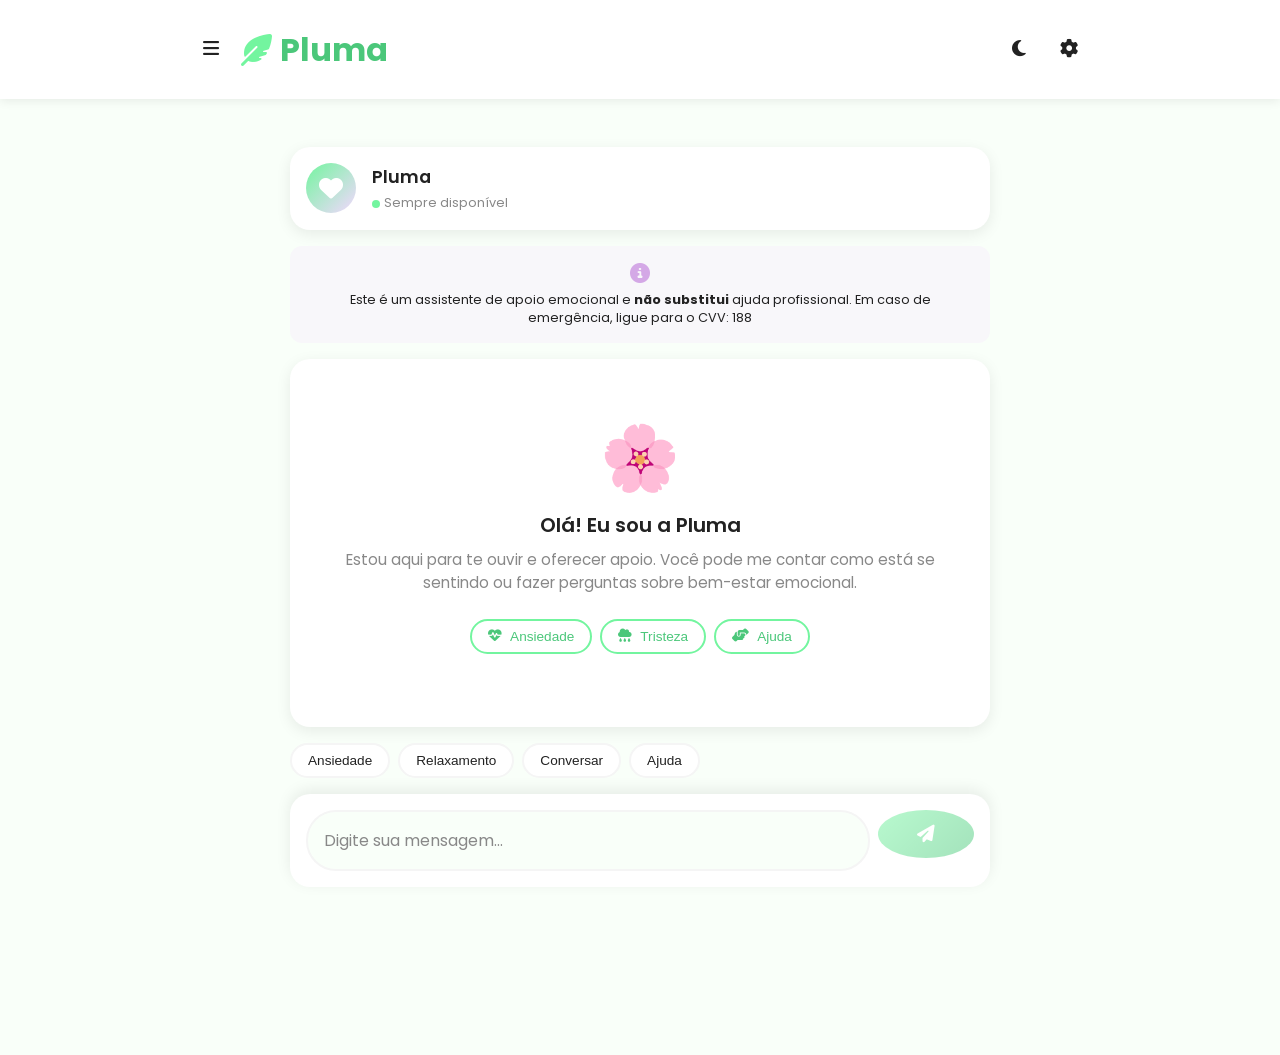
==== chat.html @ b9c57993 "feat: modificando do front" ====
<!DOCTYPE html>
<html lang="pt-BR">
<head>
    <meta charset="UTF-8">
    <meta name="viewport" content="width=device-width, initial-scale=1.0, maximum-scale=1.0, user-scalable=no">
    <meta name="description" content="Pluma - Converse com nosso assistente de apoio emocional.">
    <meta name="theme-color" content="#73f59f">
    
    <title>Pluma - Chat de Apoio</title>
    
    <!-- Fonts -->
    <link rel="preconnect" href="https://fonts.googleapis.com">
    <link rel="preconnect" href="https://fonts.gstatic.com" crossorigin>
    <link href="https://fonts.googleapis.com/css2?family=Poppins:wght@300;400;500;600;700&family=Inter:wght@400;500;600&display=swap" rel="stylesheet">
    
    <!-- Font Awesome -->
    <link rel="stylesheet" href="https://cdnjs.cloudflare.com/ajax/libs/font-awesome/6.5.1/css/all.min.css">
    
    <!-- Styles -->
    <link rel="stylesheet" href="css/style.css">
    <link rel="stylesheet" href="css/chat.css">
    <link rel="stylesheet" href="css/responsive.css">
</head>
<body>
    <!-- Header -->
    <header class="header">
        <div class="header-content">
            <div class="header-left">
                <button class="icon-btn" id="menuToggle" aria-label="Abrir menu" aria-expanded="false" aria-controls="sideMenu">
                    <i class="fas fa-bars"></i>
                </button>
                <a href="index.html" class="logo">
                    <i class="fas fa-feather-alt"></i>
                    Pluma
                </a>
            </div>
            <div class="header-actions">
                <button class="icon-btn" id="themeToggle" aria-label="Alternar modo escuro">
                    <i class="fas fa-moon"></i>
                </button>
                <a href="config.html" class="icon-btn" aria-label="Configurações">
                    <i class="fas fa-cog"></i>
                </a>
            </div>
        </div>
    </header>

    <!-- Menu lateral -->
    <div class="menu-overlay" id="menuOverlay"></div>
    <nav class="side-menu" id="sideMenu" aria-label="Navegação principal" aria-hidden="true">
        <div class="side-menu-header">
            <span class="logo"><i class="fas fa-feather-alt"></i> Pluma</span>
            <button class="icon-btn" id="menuClose" aria-label="Fechar menu">
                <i class="fas fa-times"></i>
            </button>
        </div>
        <div class="side-menu-links">
            <a href="index.html" class="side-link">
                <i class="fas fa-home"></i>
                <span>Início</span>
            </a>
            <a href="humor.html" class="side-link">
                <i class="fas fa-smile"></i>
                <span>Humor</span>
            </a>
            <a href="diario.html" class="side-link">
                <i class="fas fa-book"></i>
                <span>Diário</span>
            </a>
            <a href="historico.html" class="side-link">
                <i class="fas fa-chart-line"></i>
                <span>Histórico</span>
            </a>
            <a href="respirar.html" class="side-link">
                <i class="fas fa-wind"></i>
                <span>Respirar</span>
            </a>
            <a href="chat.html" class="side-link active" aria-current="page">
                <i class="fas fa-comments"></i>
                <span>Conversar</span>
            </a>
        </div>
    </nav>


    <!-- Conteúdo Principal -->
    <main class="container">
        <div class="chat-container">
            <!-- Header do Chat -->
            <div class="chat-header">
                <div class="chat-avatar">
                    <i class="fas fa-heart"></i>
                </div>
                <div class="chat-info">
                    <h3>Pluma</h3>
                    <div class="chat-status">
                        <span class="status-dot"></span>
                        <span>Sempre disponível</span>
                    </div>
                </div>
            </div>

            <!-- Aviso -->
            <div class="chat-disclaimer">
                <i class="fas fa-info-circle"></i>
                <p>Este é um assistente de apoio emocional e <strong>não substitui</strong> ajuda profissional. 
                   Em caso de emergência, ligue para o CVV: 188</p>
            </div>

            <!-- Área de Mensagens -->
            <div class="chat-messages" id="chatMessages">
                <!-- Mensagem de boas-vindas -->
                <div class="welcome-message">
                    <span class="welcome-icon">🌸</span>
                    <h3 class="welcome-title">Olá! Eu sou a Pluma</h3>
                    <p class="welcome-text">
                        Estou aqui para te ouvir e oferecer apoio. 
                        Você pode me contar como está se sentindo ou fazer perguntas sobre bem-estar emocional.
                    </p>
                    
                    <!-- Ações Rápidas -->
                    <div class="quick-actions">
                        <button class="quick-action-btn" data-message="Estou me sentindo ansioso">
                            <i class="fas fa-heartbeat"></i>
                            Ansiedade
                        </button>
                        <button class="quick-action-btn" data-message="Estou triste hoje">
                            <i class="fas fa-cloud-rain"></i>
                            Tristeza
                        </button>
                        <button class="quick-action-btn" data-message="Preciso de ajuda">
                            <i class="fas fa-hands-helping"></i>
                            Ajuda
                        </button>
                    </div>
                </div>

                <!-- Indicador de digitando -->
                <div class="typing-indicator" id="typingIndicator">
                    <span class="typing-dot"></span>
                    <span class="typing-dot"></span>
                    <span class="typing-dot"></span>
                </div>
            </div>

            <!-- Sugestões -->
            <div class="chat-suggestions" id="chatSuggestions">
                <button class="suggestion-chip" data-message="Como lidar com a ansiedade?">Ansiedade</button>
                <button class="suggestion-chip" data-message="Técnicas de relaxamento">Relaxamento</button>
                <button class="suggestion-chip" data-message="Preciso conversar">Conversar</button>
                <button class="suggestion-chip" data-message="Links de ajuda">Ajuda</button>
            </div>

            <!-- Input de Mensagem -->
            <div class="chat-input-container">
                <textarea 
                    class="chat-input" 
                    id="chatInput" 
                    placeholder="Digite sua mensagem..."
                    rows="1"
                ></textarea>
                <button class="btn btn-primary send-btn" id="sendBtn" disabled aria-label="Enviar mensagem">
                    <i class="fas fa-paper-plane"></i>
                </button>
            </div>
        </div>
    </main>


    <!-- Scripts -->
    <script src="js/app.js"></script>
    <script src="js/chat.js"></script>
</body>
</html>
---- css/style.css ----
/* ============================================
   PLUMA - Estilos Principais
   Plataforma de Apoio Emocional
   ============================================ */

/* Reset e Base */
* {
    margin: 0;
    padding: 0;
    box-sizing: border-box;
}

:root {
    /* Paleta de Cores */
    --verde-claro: #73f59f;
    --lilas-claro: #f3d7ff;
    --branco: #ffffff;
    --fundo-suave: #f9fff9;
    --texto-escuro: #222222;
    --verde-escuro: #4bc77a;
    --lilas-escuro: #d4a8e6;
    --cinza-claro: #f5f5f5;
    --cinza-medio: #888888;
    --sombra: rgba(0, 0, 0, 0.08);
    
    /* Tipografia */
    --font-principal: 'Poppins', -apple-system, BlinkMacSystemFont, 'Segoe UI', sans-serif;
    --font-secundaria: 'Inter', sans-serif;
    
    /* Espaçamentos */
    --espacamento-xs: 0.25rem;
    --espacamento-sm: 0.5rem;
    --espacamento-md: 1rem;
    --espacamento-lg: 1.5rem;
    --espacamento-xl: 2rem;
    --espacamento-xxl: 3rem;
    
    /* Bordas */
    --borda-radius-sm: 8px;
    --borda-radius-md: 12px;
    --borda-radius-lg: 20px;
    --borda-radius-xl: 30px;
    
    /* Transições */
    --transicao-rapida: 0.2s ease;
    --transicao-media: 0.3s ease;
    --transicao-lenta: 0.5s ease;
}

/* Dark Mode */
[data-theme="dark"] {
    --verde-claro: #4bc77a;
    --lilas-claro: #9b59b6;
    --branco: #1a1a2e;
    --fundo-suave: #16213e;
    --texto-escuro: #f0f0f0;
    --cinza-claro: #2a2a4a;
    --sombra: rgba(0, 0, 0, 0.3);
}

html {
    font-size: 16px;
    scroll-behavior: smooth;
}

body {
    font-family: var(--font-principal);
    background-color: var(--fundo-suave);
    color: var(--texto-escuro);
    line-height: 1.6;
    min-height: 100vh;
    padding-bottom: var(--espacamento-xl);
    transition: background-color var(--transicao-media), color var(--transicao-media);
}

/* Loader / Splash Screen */
.splash-screen {
    position: fixed;
    top: 0;
    left: 0;
    width: 100%;
    height: 100%;
    background: linear-gradient(135deg, var(--verde-claro), var(--lilas-claro));
    display: flex;
    flex-direction: column;
    justify-content: center;
    align-items: center;
    z-index: 9999;
    transition: opacity var(--transicao-lenta), visibility var(--transicao-lenta);
}

.splash-screen.hidden {
    opacity: 0;
    visibility: hidden;
}

.splash-screen .logo {
    font-size: 3rem;
    font-weight: 700;
    color: var(--branco);
    margin-bottom: var(--espacamento-md);
    animation: pulse 2s infinite;
}

.splash-screen .loader {
    width: 50px;
    height: 50px;
    border: 4px solid rgba(255, 255, 255, 0.3);
    border-top-color: var(--branco);
    border-radius: 50%;
    animation: spin 1s linear infinite;
}

@keyframes spin {
    to { transform: rotate(360deg); }
}

@keyframes pulse {
    0%, 100% { transform: scale(1); }
    50% { transform: scale(1.05); }
}

/* Container Principal */
.container {
    max-width: 500px;
    margin: 0 auto;
    padding: var(--espacamento-md);
}

/* Header */
.header {
    background: var(--branco);
    padding: var(--espacamento-md) var(--espacamento-lg);
    box-shadow: 0 2px 10px var(--sombra);
    position: sticky;
    top: 0;
    z-index: 100;
}

.header-content {
    max-width: 500px;
    margin: 0 auto;
    display: flex;
    justify-content: space-between;
    align-items: center;
}

.header .logo {
    font-size: 1.5rem;
    font-weight: 700;
    color: var(--verde-escuro);
    text-decoration: none;
    display: flex;
    align-items: center;
    gap: var(--espacamento-sm);
}

.header .logo i {
    color: var(--verde-claro);
}

/* Cards */
.card {
    background: var(--branco);
    border-radius: var(--borda-radius-lg);
    padding: var(--espacamento-lg);
    margin-bottom: var(--espacamento-md);
    box-shadow: 0 4px 15px var(--sombra);
    transition: transform var(--transicao-rapida), box-shadow var(--transicao-rapida);
}

.card:hover {
    transform: translateY(-3px);
    box-shadow: 0 8px 25px var(--sombra);
}

.card-header {
    display: flex;
    align-items: center;
    gap: var(--espacamento-md);
    margin-bottom: var(--espacamento-md);
}

.card-icon {
    width: 50px;
    height: 50px;
    border-radius: var(--borda-radius-md);
    display: flex;
    align-items: center;
    justify-content: center;
    font-size: 1.5rem;
}

.card-icon.verde {
    background: linear-gradient(135deg, var(--verde-claro), #a8f5c0);
    color: var(--verde-escuro);
}

.card-icon.lilas {
    background: linear-gradient(135deg, var(--lilas-claro), #e6c7f5);
    color: var(--lilas-escuro);
}

.card-title {
    font-size: 1.1rem;
    font-weight: 600;
    color: var(--texto-escuro);
}

.card-subtitle {
    font-size: 0.85rem;
    color: var(--cinza-medio);
}

/* Botões */
.btn {
    display: inline-flex;
    align-items: center;
    justify-content: center;
    gap: var(--espacamento-sm);
    padding: var(--espacamento-md) var(--espacamento-xl);
    border: none;
    border-radius: var(--borda-radius-xl);
    font-family: var(--font-principal);
    font-size: 1rem;
    font-weight: 600;
    cursor: pointer;
    transition: all var(--transicao-rapida);
    text-decoration: none;
}

.btn-primary {
    background: linear-gradient(135deg, var(--verde-claro), var(--verde-escuro));
    color: var(--branco);
}

.btn-primary:hover {
    transform: translateY(-2px);
    box-shadow: 0 5px 20px rgba(115, 245, 159, 0.4);
}

.btn-secondary {
    background: linear-gradient(135deg, var(--lilas-claro), var(--lilas-escuro));
    color: var(--branco);
}

.btn-secondary:hover {
    transform: translateY(-2px);
    box-shadow: 0 5px 20px rgba(243, 215, 255, 0.4);
}

.btn-outline {
    background: transparent;
    border: 2px solid var(--verde-claro);
    color: var(--verde-escuro);
}

.btn-outline:hover {
    background: var(--verde-claro);
    color: var(--branco);
}

.btn-block {
    width: 100%;
}

.btn-sm {
    padding: var(--espacamento-sm) var(--espacamento-md);
    font-size: 0.875rem;
}

/* Inputs */
.form-group {
    margin-bottom: var(--espacamento-md);
}

.form-label {
    display: block;
    margin-bottom: var(--espacamento-sm);
    font-weight: 500;
    color: var(--texto-escuro);
}

.form-input {
    width: 100%;
    padding: var(--espacamento-md);
    border: 2px solid var(--cinza-claro);
    border-radius: var(--borda-radius-md);
    font-family: var(--font-principal);
    font-size: 1rem;
    transition: border-color var(--transicao-rapida), box-shadow var(--transicao-rapida);
    background: var(--branco);
    color: var(--texto-escuro);
}

.form-input:focus {
    outline: none;
    border-color: var(--verde-claro);
    box-shadow: 0 0 0 4px rgba(115, 245, 159, 0.2);
}

.form-input::placeholder {
    color: var(--cinza-medio);
}

.input-icon-wrapper {
    position: relative;
}

.input-icon-wrapper .form-input {
    padding-left: 45px;
}

.input-icon-wrapper i {
    position: absolute;
    left: 15px;
    top: 50%;
    transform: translateY(-50%);
    color: var(--cinza-medio);
}

/* Textarea */
.form-textarea {
    width: 100%;
    min-height: 120px;
    padding: var(--espacamento-md);
    border: 2px solid var(--cinza-claro);
    border-radius: var(--borda-radius-md);
    font-family: var(--font-principal);
    font-size: 1rem;
    resize: vertical;
    transition: border-color var(--transicao-rapida);
    background: var(--branco);
    color: var(--texto-escuro);
}

.form-textarea:focus {
    outline: none;
    border-color: var(--verde-claro);
    box-shadow: 0 0 0 4px rgba(115, 245, 159, 0.2);
}

/* Seções */
.section {
    margin-bottom: var(--espacamento-xl);
}

.section-title {
    font-size: 1.25rem;
    font-weight: 600;
    margin-bottom: var(--espacamento-md);
    color: var(--texto-escuro);
}

.section-subtitle {
    font-size: 0.9rem;
    color: var(--cinza-medio);
    margin-bottom: var(--espacamento-lg);
}

/* Grid de Cards */
.cards-grid {
    display: grid;
    grid-template-columns: repeat(2, 1fr);
    gap: var(--espacamento-md);
}

/* Badge */
.badge {
    display: inline-block;
    padding: var(--espacamento-xs) var(--espacamento-sm);
    border-radius: var(--borda-radius-sm);
    font-size: 0.75rem;
    font-weight: 600;
}

.badge-verde {
    background: rgba(115, 245, 159, 0.2);
    color: var(--verde-escuro);
}

.badge-lilas {
    background: rgba(243, 215, 255, 0.4);
    color: var(--lilas-escuro);
}

/* Alertas */
.alert {
    padding: var(--espacamento-md);
    border-radius: var(--borda-radius-md);
    margin-bottom: var(--espacamento-md);
    display: flex;
    align-items: flex-start;
    gap: var(--espacamento-md);
}

.alert-info {
    background: rgba(115, 245, 159, 0.15);
    border-left: 4px solid var(--verde-claro);
}

.alert-warning {
    background: rgba(243, 215, 255, 0.3);
    border-left: 4px solid var(--lilas-claro);
}

.alert i {
    font-size: 1.25rem;
    color: var(--verde-escuro);
}

.alert-content {
    flex: 1;
}

.alert-title {
    font-weight: 600;
    margin-bottom: var(--espacamento-xs);
}

.alert-text {
    font-size: 0.9rem;
    color: var(--cinza-medio);
}

/* Mensagem Motivacional */
.motivational-box {
    background: linear-gradient(135deg, var(--verde-claro), var(--lilas-claro));
    border-radius: var(--borda-radius-lg);
    padding: var(--espacamento-xl);
    text-align: center;
    margin-bottom: var(--espacamento-lg);
    position: relative;
    overflow: hidden;
}

.motivational-box::before {
    content: '"';
    position: absolute;
    top: -20px;
    left: 20px;
    font-size: 8rem;
    opacity: 0.1;
    font-family: Georgia, serif;
}

.motivational-text {
    font-size: 1.1rem;
    font-weight: 500;
    color: var(--texto-escuro);
    line-height: 1.6;
    position: relative;
    z-index: 1;
}

.motivational-author {
    font-size: 0.85rem;
    color: var(--texto-escuro);
    opacity: 0.7;
    margin-top: var(--espacamento-sm);
}

/* Links Úteis */
.useful-links {
    display: flex;
    flex-direction: column;
    gap: var(--espacamento-sm);
}

.useful-link {
    display: flex;
    align-items: center;
    gap: var(--espacamento-md);
    padding: var(--espacamento-md);
    background: var(--branco);
    border-radius: var(--borda-radius-md);
    text-decoration: none;
    color: var(--texto-escuro);
    transition: all var(--transicao-rapida);
    box-shadow: 0 2px 10px var(--sombra);
}

.useful-link:hover {
    transform: translateX(5px);
    box-shadow: 0 4px 15px var(--sombra);
}

.useful-link i {
    width: 40px;
    height: 40px;
    border-radius: 50%;
    display: flex;
    align-items: center;
    justify-content: center;
    background: var(--verde-claro);
    color: var(--branco);
}

.useful-link-content {
    flex: 1;
}

.useful-link-title {
    font-weight: 600;
    font-size: 0.95rem;
}

.useful-link-description {
    font-size: 0.8rem;
    color: var(--cinza-medio);
}

/* Disclaimer */
.disclaimer {
    background: rgba(243, 215, 255, 0.2);
    border: 1px solid var(--lilas-claro);
    border-radius: var(--borda-radius-md);
    padding: var(--espacamento-md);
    margin: var(--espacamento-lg) 0;
    text-align: center;
}

.disclaimer i {
    color: var(--lilas-escuro);
    font-size: 1.5rem;
    margin-bottom: var(--espacamento-sm);
}

.disclaimer-text {
    font-size: 0.85rem;
    color: var(--texto-escuro);
    line-height: 1.5;
}

/* Animações */
@keyframes fadeIn {
    from {
        opacity: 0;
        transform: translateY(20px);
    }
    to {
        opacity: 1;
        transform: translateY(0);
    }
}

@keyframes slideUp {
    from {
        opacity: 0;
        transform: translateY(30px);
    }
    to {
        opacity: 1;
        transform: translateY(0);
    }
}

.fade-in {
    animation: fadeIn var(--transicao-media) ease-out;
}

.slide-up {
    animation: slideUp var(--transicao-lenta) ease-out;
}

/* Empty State */
.empty-state {
    text-align: center;
    padding: var(--espacamento-xxl);
}

.empty-state i {
    font-size: 4rem;
    color: var(--cinza-claro);
    margin-bottom: var(--espacamento-md);
}

.empty-state-title {
    font-size: 1.1rem;
    font-weight: 600;
    color: var(--texto-escuro);
    margin-bottom: var(--espacamento-sm);
}

.empty-state-text {
    font-size: 0.9rem;
    color: var(--cinza-medio);
}

/* Divider */
.divider {
    height: 1px;
    background: var(--cinza-claro);
    margin: var(--espacamento-lg) 0;
}

/* Toggle Switch */
.toggle-wrapper {
    display: flex;
    align-items: center;
    justify-content: space-between;
    padding: var(--espacamento-md);
    background: var(--branco);
    border-radius: var(--borda-radius-md);
    margin-bottom: var(--espacamento-sm);
}

.toggle-label {
    display: flex;
    align-items: center;
    gap: var(--espacamento-md);
}

.toggle-label i {
    width: 40px;
    height: 40px;
    border-radius: 50%;
    display: flex;
    align-items: center;
    justify-content: center;
    background: var(--cinza-claro);
    color: var(--texto-escuro);
}

.toggle-switch {
    position: relative;
    width: 52px;
    height: 28px;
}

.toggle-switch input {
    opacity: 0;
    width: 0;
    height: 0;
}

.toggle-slider {
    position: absolute;
    cursor: pointer;
    top: 0;
    left: 0;
    right: 0;
    bottom: 0;
    background: var(--cinza-claro);
    border-radius: 28px;
    transition: var(--transicao-rapida);
}

.toggle-slider::before {
    content: '';
    position: absolute;
    width: 22px;
    height: 22px;
    left: 3px;
    bottom: 3px;
    background: var(--branco);
    border-radius: 50%;
    transition: var(--transicao-rapida);
    box-shadow: 0 2px 4px rgba(0, 0, 0, 0.2);
}

.toggle-switch input:checked + .toggle-slider {
    background: var(--verde-claro);
}

.toggle-switch input:checked + .toggle-slider::before {
    transform: translateX(24px);
}

/* Utilitários */
.text-center { text-align: center; }
.text-left { text-align: left; }
.text-right { text-align: right; }

.mb-sm { margin-bottom: var(--espacamento-sm); }
.mb-md { margin-bottom: var(--espacamento-md); }
.mb-lg { margin-bottom: var(--espacamento-lg); }
.mb-xl { margin-bottom: var(--espacamento-xl); }

.mt-sm { margin-top: var(--espacamento-sm); }
.mt-md { margin-top: var(--espacamento-md); }
.mt-lg { margin-top: var(--espacamento-lg); }
.mt-xl { margin-top: var(--espacamento-xl); }

.flex { display: flex; }
.flex-center { display: flex; align-items: center; justify-content: center; }
.flex-between { display: flex; align-items: center; justify-content: space-between; }
.flex-column { flex-direction: column; }
.gap-sm { gap: var(--espacamento-sm); }
.gap-md { gap: var(--espacamento-md); }

.w-full { width: 100%; }
.h-full { height: 100%; }

.hidden { display: none !important; }
.visible { display: block !important; }


/* ============================================
   HEADER: menu | logo | modo escuro + config
   ============================================ */
.header-left,
.header-actions {
    display: flex;
    align-items: center;
    gap: var(--espacamento-sm);
}

.icon-btn {
    width: 42px;
    height: 42px;
    display: inline-flex;
    align-items: center;
    justify-content: center;
    background: transparent;
    border: none;
    border-radius: 50%;
    color: var(--texto-escuro);
    font-size: 1.15rem;
    cursor: pointer;
    text-decoration: none;
    transition: background var(--transicao-rapida), color var(--transicao-rapida);
}

.icon-btn:hover,
.icon-btn.active {
    background: rgba(115, 245, 159, 0.18);
    color: var(--verde-escuro);
}

.icon-btn:focus-visible,
.side-link:focus-visible {
    outline: 3px solid var(--verde-claro);
    outline-offset: 2px;
}

/* ============================================
   MENU LATERAL
   ============================================ */
.menu-overlay {
    position: fixed;
    inset: 0;
    background: rgba(0, 0, 0, 0.45);
    opacity: 0;
    visibility: hidden;
    transition: opacity var(--transicao-media), visibility var(--transicao-media);
    z-index: 1500;
}

.menu-overlay.open {
    opacity: 1;
    visibility: visible;
}

.side-menu {
    position: fixed;
    top: 0;
    left: 0;
    bottom: 0;
    width: min(280px, 82vw);
    background: var(--branco);
    box-shadow: 4px 0 24px var(--sombra);
    transform: translateX(-100%);
    visibility: hidden;
    transition: transform var(--transicao-media), visibility var(--transicao-media);
    z-index: 1600;
    display: flex;
    flex-direction: column;
    overflow-y: auto;
}

.side-menu.open {
    transform: translateX(0);
    visibility: visible;
}

.side-menu-header {
    display: flex;
    align-items: center;
    justify-content: space-between;
    padding: var(--espacamento-md) var(--espacamento-lg);
}

.side-menu-header .logo {
    font-size: 1.5rem;
    font-weight: 700;
    color: var(--verde-escuro);
    display: flex;
    align-items: center;
    gap: var(--espacamento-sm);
}

.side-menu-header .logo i {
    color: var(--verde-claro);
}

.side-menu-links {
    display: flex;
    flex-direction: column;
    gap: var(--espacamento-xs);
    padding: var(--espacamento-sm) var(--espacamento-md);
}

.side-link {
    display: flex;
    align-items: center;
    gap: var(--espacamento-md);
    padding: var(--espacamento-md);
    border-radius: var(--borda-radius-md);
    color: var(--texto-escuro);
    text-decoration: none;
    font-weight: 500;
    transition: background var(--transicao-rapida), color var(--transicao-rapida);
}

.side-link i {
    width: 24px;
    text-align: center;
    font-size: 1.1rem;
    color: var(--cinza-medio);
}

.side-link:hover {
    background: rgba(115, 245, 159, 0.12);
}

.side-link.active {
    background: rgba(115, 245, 159, 0.2);
    color: var(--verde-escuro);
}

.side-link.active i {
    color: var(--verde-escuro);
}

body.menu-open {
    overflow: hidden;
}

/* Data (página Humor), agora abaixo do header */
.date-bar {
    padding-bottom: 0;
}
---- css/chat.css ----
/* ============================================
   PLUMA - Estilos do Chat
   ============================================ */

/* Container Principal */
.chat-container {
    display: flex;
    flex-direction: column;
    height: calc(100vh - 160px);
    max-height: calc(100vh - 160px);
}

/* Header do Chat */
.chat-header {
    background: var(--branco);
    padding: var(--espacamento-md);
    border-radius: var(--borda-radius-lg);
    margin-bottom: var(--espacamento-md);
    box-shadow: 0 4px 15px var(--sombra);
    display: flex;
    align-items: center;
    gap: var(--espacamento-md);
}

.chat-avatar {
    width: 50px;
    height: 50px;
    border-radius: 50%;
    background: linear-gradient(135deg, var(--verde-claro), var(--lilas-claro));
    display: flex;
    align-items: center;
    justify-content: center;
}

.chat-avatar i {
    font-size: 1.5rem;
    color: var(--branco);
}

.chat-info h3 {
    font-size: 1.1rem;
    font-weight: 600;
    color: var(--texto-escuro);
    margin-bottom: 2px;
}

.chat-status {
    display: flex;
    align-items: center;
    gap: var(--espacamento-xs);
    font-size: 0.8rem;
    color: var(--cinza-medio);
}

.status-dot {
    width: 8px;
    height: 8px;
    border-radius: 50%;
    background: var(--verde-claro);
}

/* Área de Mensagens */
.chat-messages {
    flex: 1;
    overflow-y: auto;
    padding: var(--espacamento-md);
    display: flex;
    flex-direction: column;
    gap: var(--espacamento-md);
    background: var(--branco);
    border-radius: var(--borda-radius-lg);
    margin-bottom: var(--espacamento-md);
    box-shadow: 0 4px 15px var(--sombra);
}

/* Mensagens */
.message {
    display: flex;
    gap: var(--espacamento-sm);
    max-width: 85%;
    animation: messageIn 0.3s ease-out;
}

@keyframes messageIn {
    from {
        opacity: 0;
        transform: translateY(10px);
    }
    to {
        opacity: 1;
        transform: translateY(0);
    }
}

.message.user {
    align-self: flex-end;
    flex-direction: row-reverse;
}

.message.bot {
    align-self: flex-start;
}

.message-avatar {
    width: 36px;
    height: 36px;
    border-radius: 50%;
    display: flex;
    align-items: center;
    justify-content: center;
    flex-shrink: 0;
}

.message.user .message-avatar {
    background: var(--lilas-claro);
    color: var(--lilas-escuro);
}

.message.bot .message-avatar {
    background: var(--verde-claro);
    color: var(--verde-escuro);
}

.message-content {
    padding: var(--espacamento-md);
    border-radius: var(--borda-radius-lg);
    font-size: 0.95rem;
    line-height: 1.5;
}

.message.user .message-content {
    background: linear-gradient(135deg, var(--lilas-claro), #e6c7f5);
    color: var(--texto-escuro);
    border-bottom-right-radius: var(--borda-radius-sm);
}

.message.bot .message-content {
    background: var(--fundo-suave);
    color: var(--texto-escuro);
    border-bottom-left-radius: var(--borda-radius-sm);
}

.message-time {
    font-size: 0.7rem;
    color: var(--cinza-medio);
    margin-top: var(--espacamento-xs);
    text-align: right;
}

.message.bot .message-time {
    text-align: left;
}

/* Digitando... */
.typing-indicator {
    display: none;
    align-self: flex-start;
    padding: var(--espacamento-md);
    background: var(--fundo-suave);
    border-radius: var(--borda-radius-lg);
    border-bottom-left-radius: var(--borda-radius-sm);
}

.typing-indicator.visible {
    display: flex;
    gap: 4px;
}

.typing-dot {
    width: 8px;
    height: 8px;
    border-radius: 50%;
    background: var(--cinza-medio);
    animation: typingBounce 1.4s infinite ease-in-out;
}

.typing-dot:nth-child(1) { animation-delay: 0s; }
.typing-dot:nth-child(2) { animation-delay: 0.2s; }
.typing-dot:nth-child(3) { animation-delay: 0.4s; }

@keyframes typingBounce {
    0%, 80%, 100% { transform: translateY(0); }
    40% { transform: translateY(-6px); }
}

/* Sugestões de Mensagem */
.chat-suggestions {
    display: flex;
    flex-wrap: wrap;
    gap: var(--espacamento-sm);
    margin-bottom: var(--espacamento-md);
}

.suggestion-chip {
    padding: var(--espacamento-sm) var(--espacamento-md);
    background: var(--branco);
    border: 2px solid var(--cinza-claro);
    border-radius: var(--borda-radius-xl);
    font-size: 0.85rem;
    color: var(--texto-escuro);
    cursor: pointer;
    transition: all var(--transicao-rapida);
}

.suggestion-chip:hover {
    border-color: var(--verde-claro);
    background: rgba(115, 245, 159, 0.1);
}

/* Input de Mensagem */
.chat-input-container {
    display: flex;
    gap: var(--espacamento-sm);
    background: var(--branco);
    padding: var(--espacamento-md);
    border-radius: var(--borda-radius-lg);
    box-shadow: 0 -4px 15px var(--sombra);
}

.chat-input {
    flex: 1;
    padding: var(--espacamento-md);
    border: 2px solid var(--cinza-claro);
    border-radius: var(--borda-radius-xl);
    font-family: var(--font-principal);
    font-size: 0.95rem;
    resize: none;
    min-height: 48px;
    max-height: 120px;
    background: var(--fundo-suave);
    color: var(--texto-escuro);
    transition: border-color var(--transicao-rapida);
}

.chat-input:focus {
    outline: none;
    border-color: var(--verde-claro);
}

.chat-input::placeholder {
    color: var(--cinza-medio);
}

.send-btn {
    width: 48px;
    height: 48px;
    border-radius: 50%;
    display: flex;
    align-items: center;
    justify-content: center;
    padding: 0;
    flex-shrink: 0;
}

.send-btn:disabled {
    opacity: 0.5;
    cursor: not-allowed;
}

/* Links Úteis no Chat */
.chat-helpful-links {
    background: rgba(115, 245, 159, 0.1);
    border-radius: var(--borda-radius-md);
    padding: var(--espacamento-md);
    margin-top: var(--espacamento-md);
}

.helpful-links-title {
    font-size: 0.85rem;
    font-weight: 600;
    color: var(--texto-escuro);
    margin-bottom: var(--espacamento-sm);
    display: flex;
    align-items: center;
    gap: var(--espacamento-sm);
}

.helpful-links-title i {
    color: var(--verde-claro);
}

.helpful-link {
    display: flex;
    align-items: center;
    gap: var(--espacamento-sm);
    padding: var(--espacamento-sm);
    color: var(--verde-escuro);
    text-decoration: none;
    font-size: 0.85rem;
    border-radius: var(--borda-radius-sm);
    transition: background var(--transicao-rapida);
}

.helpful-link:hover {
    background: rgba(115, 245, 159, 0.2);
}

.helpful-link i {
    font-size: 0.9rem;
}

/* Aviso */
.chat-disclaimer {
    text-align: center;
    padding: var(--espacamento-md);
    background: rgba(243, 215, 255, 0.2);
    border-radius: var(--borda-radius-md);
    margin-bottom: var(--espacamento-md);
}

.chat-disclaimer i {
    color: var(--lilas-escuro);
    font-size: 1.25rem;
    margin-bottom: var(--espacamento-sm);
}

.chat-disclaimer p {
    font-size: 0.8rem;
    color: var(--texto-escuro);
    line-height: 1.4;
}

/* Mensagem de Boas-vindas */
.welcome-message {
    text-align: center;
    padding: var(--espacamento-xl);
}

.welcome-icon {
    font-size: 4rem;
    margin-bottom: var(--espacamento-md);
}

.welcome-title {
    font-size: 1.25rem;
    font-weight: 600;
    color: var(--texto-escuro);
    margin-bottom: var(--espacamento-sm);
}

.welcome-text {
    color: var(--cinza-medio);
    font-size: 0.95rem;
    line-height: 1.5;
}

/* Botões de Ação Rápida */
.quick-actions {
    display: flex;
    flex-wrap: wrap;
    gap: var(--espacamento-sm);
    justify-content: center;
    margin-top: var(--espacamento-lg);
}

.quick-action-btn {
    display: flex;
    align-items: center;
    gap: var(--espacamento-sm);
    padding: var(--espacamento-sm) var(--espacamento-md);
    background: var(--branco);
    border: 2px solid var(--verde-claro);
    border-radius: var(--borda-radius-lg);
    color: var(--verde-escuro);
    font-size: 0.85rem;
    cursor: pointer;
    transition: all var(--transicao-rapida);
}

.quick-action-btn:hover {
    background: var(--verde-claro);
    color: var(--branco);
}

/* Responsividade */
@media screen and (max-width: 400px) {
    .message {
        max-width: 90%;
    }
    
    .chat-suggestions {
        flex-wrap: nowrap;
        overflow-x: auto;
        padding-bottom: var(--espacamento-sm);
        -webkit-overflow-scrolling: touch;
    }
    
    .suggestion-chip {
        flex-shrink: 0;
    }
}

@media screen and (min-width: 768px) {
    .chat-container {
        max-width: 700px;
        margin: 0 auto;
    }
    
    .message {
        max-width: 70%;
    }
    
    .chat-input {
        font-size: 1rem;
    }
}

/* Scrollbar personalizada */
.chat-messages::-webkit-scrollbar {
    width: 6px;
}

.chat-messages::-webkit-scrollbar-track {
    background: transparent;
}

.chat-messages::-webkit-scrollbar-thumb {
    background: var(--cinza-claro);
    border-radius: 3px;
}

.chat-messages::-webkit-scrollbar-thumb:hover {
    background: var(--cinza-medio);
}
---- css/responsive.css ----
/* ============================================
   PLUMA - Estilos Responsivos
   Media Queries para todas as telas
   ============================================ */

/* Mobile Small (até 320px) */
@media screen and (max-width: 320px) {
    html {
        font-size: 14px;
    }
    
    .container {
        padding: var(--espacamento-sm);
    }
    
    
    
    
    .cards-grid {
        grid-template-columns: 1fr;
    }
    
    .motivational-box {
        padding: var(--espacamento-md);
    }
    
    .motivational-text {
        font-size: 0.95rem;
    }
}

/* Mobile Medium (321px - 480px) */
@media screen and (min-width: 321px) and (max-width: 480px) {
    .container {
        padding: var(--espacamento-md);
    }
    
    .header {
        padding: var(--espacamento-sm) var(--espacamento-md);
    }
    
}

/* Tablet (481px - 768px) */
@media screen and (min-width: 481px) and (max-width: 768px) {
    .container {
        max-width: 600px;
        padding: var(--espacamento-lg);
    }
    
    .cards-grid {
        grid-template-columns: repeat(2, 1fr);
        gap: var(--espacamento-lg);
    }
    
    
    
    
    
    
    .motivational-box {
        padding: var(--espacamento-xxl);
    }
    
    .motivational-text {
        font-size: 1.25rem;
    }
    
    .card {
        padding: var(--espacamento-xl);
    }
    
    .section-title {
        font-size: 1.5rem;
    }
}

/* Desktop Small (769px - 1024px) */
@media screen and (min-width: 769px) and (max-width: 1024px) {
    body {
        padding-bottom: 100px;
    }
    
    .container {
        max-width: 700px;
        padding: var(--espacamento-xl);
    }
    
    .header {
        padding: var(--espacamento-lg) var(--espacamento-xl);
    }
    
    .header-content {
        max-width: 700px;
    }
    
    .header .logo {
        font-size: 1.75rem;
    }
    
    
    .cards-grid {
        grid-template-columns: repeat(3, 1fr);
    }
    
    .card {
        padding: var(--espacamento-xl);
    }
    
    .card-icon {
        width: 60px;
        height: 60px;
        font-size: 1.75rem;
    }
}

/* Desktop Medium (1025px - 1200px) */
@media screen and (min-width: 1025px) and (max-width: 1200px) {
    body {
        padding-bottom: 100px;
    }
    
    .container {
        max-width: 800px;
        padding: var(--espacamento-xl);
    }
    
    .header-content {
        max-width: 800px;
    }
    
    
    .cards-grid {
        grid-template-columns: repeat(3, 1fr);
        gap: var(--espacamento-lg);
    }
}

/* Desktop Large (acima de 1200px) */
@media screen and (min-width: 1201px) {
    body {
        padding-bottom: 120px;
    }
    
    .container {
        max-width: 900px;
        padding: var(--espacamento-xxl);
    }
    
    .header {
        padding: var(--espacamento-lg) var(--espacamento-xxl);
    }
    
    .header-content {
        max-width: 900px;
    }
    
    .header .logo {
        font-size: 2rem;
    }
    
    
    
    
    
    
    .cards-grid {
        grid-template-columns: repeat(3, 1fr);
        gap: var(--espacamento-xl);
    }
    
    .card {
        padding: var(--espacamento-xl);
    }
    
    .card-icon {
        width: 70px;
        height: 70px;
        font-size: 2rem;
    }
    
    .card-title {
        font-size: 1.25rem;
    }
    
    .section-title {
        font-size: 1.75rem;
    }
    
    .motivational-box {
        padding: var(--espacamento-xxl) 4rem;
    }
    
    .motivational-text {
        font-size: 1.5rem;
    }
    
    .btn {
        padding: var(--espacamento-lg) var(--espacamento-xxl);
        font-size: 1.1rem;
    }
}

/* Landscape Orientation para Mobile */
@media screen and (max-height: 500px) and (orientation: landscape) {
    .splash-screen .logo {
        font-size: 2rem;
    }
    
    .splash-screen .loader {
        width: 30px;
        height: 30px;
    }
    
    body {
        padding-bottom: 60px;
    }
    
    
    
    
}

/* Print Styles */
@media print {
    
    body {
        padding: 0;
        background: white;
    }
    
    .container {
        max-width: 100%;
        padding: 20px;
    }
    
    .card {
        box-shadow: none;
        border: 1px solid #ddd;
        break-inside: avoid;
    }
    
    .btn {
        display: none;
    }
    
    a {
        color: inherit;
        text-decoration: none;
    }
    
    a::after {
        content: " (" attr(href) ")";
        font-size: 0.8em;
        color: #666;
    }
}

/* Preferência de Movimento Reduzido */
@media (prefers-reduced-motion: reduce) {
    *,
    *::before,
    *::after {
        animation-duration: 0.01ms !important;
        animation-iteration-count: 1 !important;
        transition-duration: 0.01ms !important;
        scroll-behavior: auto !important;
    }
    
    .splash-screen .loader {
        animation: none;
        border-top-color: var(--verde-claro);
    }
}

/* High Contrast Mode */
@media (prefers-contrast: high) {
    :root {
        --verde-claro: #00aa44;
        --lilas-claro: #9933cc;
        --sombra: rgba(0, 0, 0, 0.2);
    }
    
    .card {
        border: 2px solid var(--texto-escuro);
    }
    
    .btn {
        border: 2px solid currentColor;
    }
    
    .form-input,
    .form-textarea {
        border-width: 3px;
    }
}

/* Touch Device Adjustments */
@media (hover: none) and (pointer: coarse) {
    
    .card:hover {
        transform: none;
    }
    
    .btn:hover {
        transform: none;
    }
    
    .useful-link:hover {
        transform: none;
    }
    
    /* Larger touch targets */
    .btn {
        min-height: 48px;
    }
    
    
    .form-input,
    .form-textarea {
        min-height: 48px;
        font-size: 16px; /* Prevents zoom on iOS */
    }
}

/* Dark Mode Media Query */
@media (prefers-color-scheme: dark) {
    :root:not([data-theme="light"]) {
        --verde-claro: #4bc77a;
        --lilas-claro: #9b59b6;
        --branco: #1a1a2e;
        --fundo-suave: #16213e;
        --texto-escuro: #f0f0f0;
        --cinza-claro: #2a2a4a;
        --cinza-medio: #aaaaaa;
        --sombra: rgba(0, 0, 0, 0.3);
    }
}
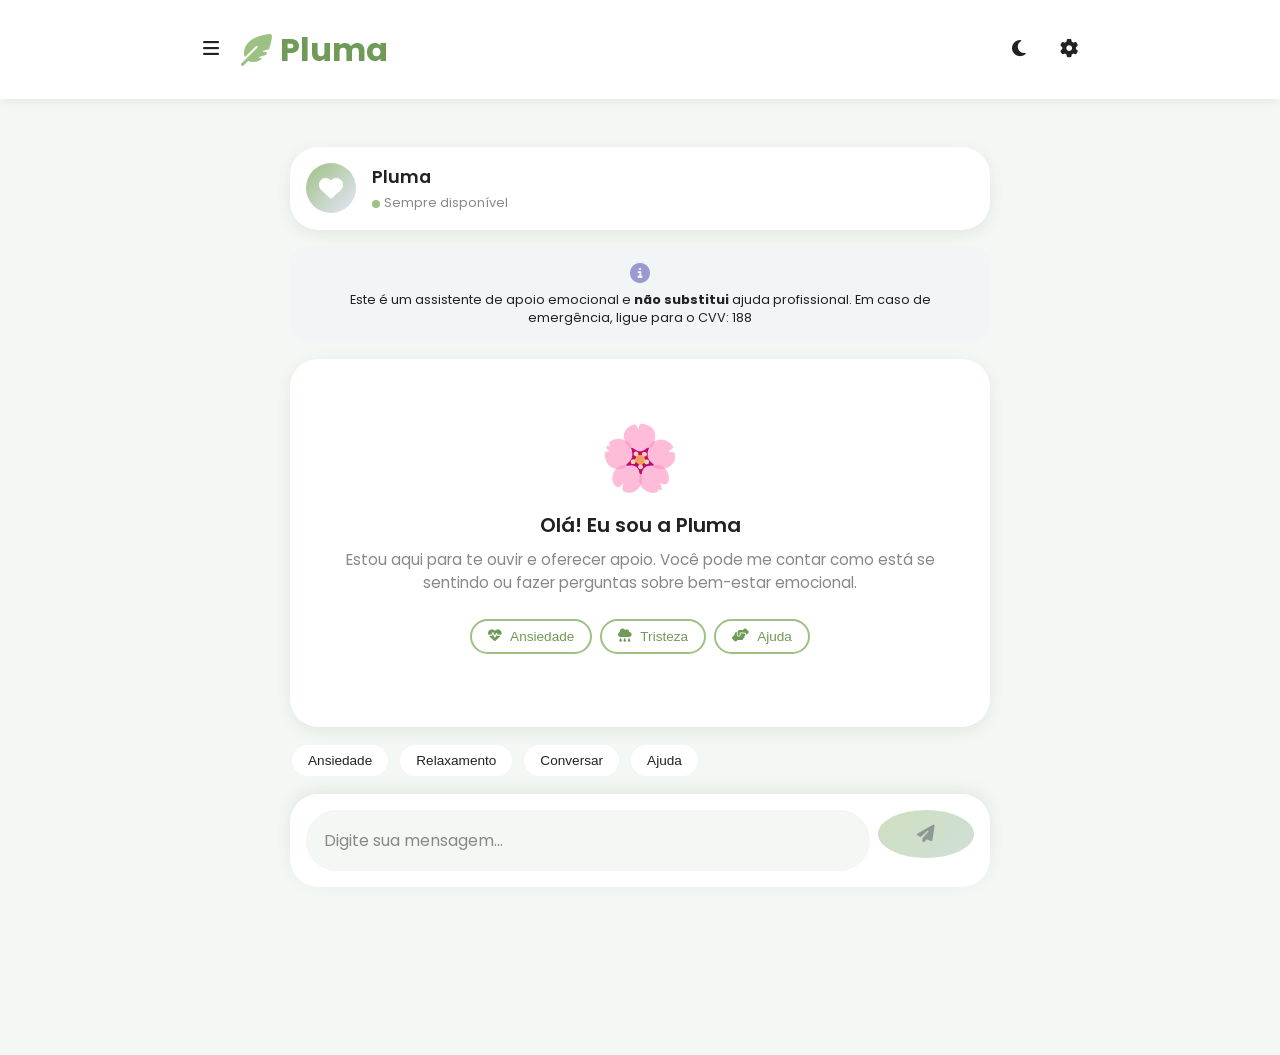
==== commit d6d1ad16: "feat: alterando cores e formatos do front-end" ====
--- a/chat.html
+++ b/chat.html
@@ -4,7 +4,7 @@
     <meta charset="UTF-8">
     <meta name="viewport" content="width=device-width, initial-scale=1.0, maximum-scale=1.0, user-scalable=no">
     <meta name="description" content="Pluma - Converse com nosso assistente de apoio emocional.">
-    <meta name="theme-color" content="#73f59f">
+    <meta name="theme-color" content="#9DC183">
     
     <title>Pluma - Chat de Apoio</title>
     
--- a/css/style.css
+++ b/css/style.css
@@ -12,16 +12,18 @@
 
 :root {
     /* Paleta de Cores */
-    --verde-claro: #73f59f;
-    --lilas-claro: #f3d7ff;
+    --verde-claro: #9DC183;
+    --lilas-claro: #E6E6FA;
     --branco: #ffffff;
-    --fundo-suave: #f9fff9;
+    --fundo-suave: #F4F8F4;
     --texto-escuro: #222222;
-    --verde-escuro: #4bc77a;
-    --lilas-escuro: #d4a8e6;
+    --verde-escuro: #6F9A57;
+    --lilas-escuro: #9A9AD2;
     --cinza-claro: #f5f5f5;
     --cinza-medio: #888888;
-    --sombra: rgba(0, 0, 0, 0.08);
+    --sombra: rgba(60, 90, 70, 0.10);
+    --salvia: #A3C1AD;
+    --texto-sobre-cor: #1f3527;
     
     /* Tipografia */
     --font-principal: 'Poppins', -apple-system, BlinkMacSystemFont, 'Segoe UI', sans-serif;
@@ -36,10 +38,10 @@
     --espacamento-xxl: 3rem;
     
     /* Bordas */
-    --borda-radius-sm: 8px;
-    --borda-radius-md: 12px;
-    --borda-radius-lg: 20px;
-    --borda-radius-xl: 30px;
+    --borda-radius-sm: 12px;
+    --borda-radius-md: 18px;
+    --borda-radius-lg: 28px;
+    --borda-radius-xl: 40px;
     
     /* Transições */
     --transicao-rapida: 0.2s ease;
@@ -49,8 +51,8 @@
 
 /* Dark Mode */
 [data-theme="dark"] {
-    --verde-claro: #4bc77a;
-    --lilas-claro: #9b59b6;
+    --verde-claro: #6F9A57;
+    --lilas-claro: #6E6EA8;
     --branco: #1a1a2e;
     --fundo-suave: #16213e;
     --texto-escuro: #f0f0f0;
@@ -192,12 +194,12 @@
 }
 
 .card-icon.verde {
-    background: linear-gradient(135deg, var(--verde-claro), #a8f5c0);
+    background: linear-gradient(135deg, var(--verde-claro), #C4DDB0);
     color: var(--verde-escuro);
 }
 
 .card-icon.lilas {
-    background: linear-gradient(135deg, var(--lilas-claro), #e6c7f5);
+    background: linear-gradient(135deg, var(--lilas-claro), #D3D3F0);
     color: var(--lilas-escuro);
 }
 
@@ -236,7 +238,7 @@
 
 .btn-primary:hover {
     transform: translateY(-2px);
-    box-shadow: 0 5px 20px rgba(115, 245, 159, 0.4);
+    box-shadow: 0 5px 20px rgba(157, 193, 131, 0.4);
 }
 
 .btn-secondary {
@@ -246,7 +248,7 @@
 
 .btn-secondary:hover {
     transform: translateY(-2px);
-    box-shadow: 0 5px 20px rgba(243, 215, 255, 0.4);
+    box-shadow: 0 5px 20px rgba(230, 230, 250, 0.4);
 }
 
 .btn-outline {
@@ -296,7 +298,7 @@
 .form-input:focus {
     outline: none;
     border-color: var(--verde-claro);
-    box-shadow: 0 0 0 4px rgba(115, 245, 159, 0.2);
+    box-shadow: 0 0 0 4px rgba(157, 193, 131, 0.2);
 }
 
 .form-input::placeholder {
@@ -337,7 +339,7 @@
 .form-textarea:focus {
     outline: none;
     border-color: var(--verde-claro);
-    box-shadow: 0 0 0 4px rgba(115, 245, 159, 0.2);
+    box-shadow: 0 0 0 4px rgba(157, 193, 131, 0.2);
 }
 
 /* Seções */
@@ -375,12 +377,12 @@
 }
 
 .badge-verde {
-    background: rgba(115, 245, 159, 0.2);
+    background: rgba(157, 193, 131, 0.2);
     color: var(--verde-escuro);
 }
 
 .badge-lilas {
-    background: rgba(243, 215, 255, 0.4);
+    background: rgba(230, 230, 250, 0.4);
     color: var(--lilas-escuro);
 }
 
@@ -395,12 +397,12 @@
 }
 
 .alert-info {
-    background: rgba(115, 245, 159, 0.15);
+    background: rgba(157, 193, 131, 0.15);
     border-left: 4px solid var(--verde-claro);
 }
 
 .alert-warning {
-    background: rgba(243, 215, 255, 0.3);
+    background: rgba(230, 230, 250, 0.3);
     border-left: 4px solid var(--lilas-claro);
 }
 
@@ -512,7 +514,7 @@
 
 /* Disclaimer */
 .disclaimer {
-    background: rgba(243, 215, 255, 0.2);
+    background: rgba(230, 230, 250, 0.2);
     border: 1px solid var(--lilas-claro);
     border-radius: var(--borda-radius-md);
     padding: var(--espacamento-md);
@@ -724,7 +726,7 @@
 
 .icon-btn:hover,
 .icon-btn.active {
-    background: rgba(115, 245, 159, 0.18);
+    background: rgba(157, 193, 131, 0.18);
     color: var(--verde-escuro);
 }
 
@@ -821,11 +823,11 @@
 }
 
 .side-link:hover {
-    background: rgba(115, 245, 159, 0.12);
+    background: rgba(157, 193, 131, 0.12);
 }
 
 .side-link.active {
-    background: rgba(115, 245, 159, 0.2);
+    background: rgba(157, 193, 131, 0.2);
     color: var(--verde-escuro);
 }
 
@@ -841,3 +843,172 @@
 .date-bar {
     padding-bottom: 0;
 }
+
+
+/* ============================================
+   TEMA 2 — paleta #A3C1AD · #9DC183 · #E6E6FA
+   cards mais arredondados e modernos
+   ============================================ */
+.splash-screen { background: linear-gradient(135deg, #A3C1AD, #E6E6FA); }
+.splash-screen .logo { color: #2f4a38; }
+
+.btn-primary {
+    background: linear-gradient(135deg, #9DC183, #A3C1AD);
+    color: var(--texto-sobre-cor);
+}
+.btn-secondary {
+    background: linear-gradient(135deg, #E6E6FA, #C9C9EE);
+    color: #2d2d5a;
+}
+.btn-outline:hover { color: var(--texto-sobre-cor); }
+
+.motivational-box {
+    background: linear-gradient(135deg, #A3C1AD 0%, #9DC183 55%, #E6E6FA 130%);
+    border-radius: 32px;
+    box-shadow: 0 12px 32px rgba(157, 193, 131, 0.35);
+}
+.motivational-box .motivational-text,
+.motivational-box .motivational-author { color: #1f3527; }
+
+/* Cards gerais */
+.card {
+    border-radius: 28px;
+    border: 1px solid rgba(163, 193, 173, 0.25);
+    box-shadow: 0 10px 30px var(--sombra);
+}
+.card:hover { transform: translateY(-4px); box-shadow: 0 16px 38px var(--sombra); }
+.card:active { transform: scale(0.98); }
+a.card { text-decoration: none; color: inherit; }
+
+/* Acesso rápido */
+.cards-grid { gap: var(--espacamento-md); }
+.cards-grid .card {
+    display: flex;
+    flex-direction: column;
+    margin-bottom: 0;
+    padding: 20px;
+    position: relative;
+    overflow: hidden;
+}
+.cards-grid .card-header { margin-bottom: 14px; }
+.cards-grid .card-icon {
+    width: 56px;
+    height: 56px;
+    border-radius: 20px;
+    font-size: 1.5rem;
+    box-shadow: 0 6px 14px rgba(157, 193, 131, 0.25);
+}
+.cards-grid .card:has(.card-icon.verde) {
+    background: linear-gradient(160deg, var(--branco) 40%, rgba(163, 193, 173, 0.35));
+}
+.cards-grid .card:has(.card-icon.lilas) {
+    background: linear-gradient(160deg, var(--branco) 40%, rgba(230, 230, 250, 0.7));
+}
+[data-theme="dark"] .cards-grid .card:has(.card-icon.verde) {
+    background: linear-gradient(160deg, var(--branco) 40%, rgba(163, 193, 173, 0.18));
+}
+[data-theme="dark"] .cards-grid .card:has(.card-icon.lilas) {
+    background: linear-gradient(160deg, var(--branco) 40%, rgba(230, 230, 250, 0.14));
+}
+.cards-grid .card-title { font-size: 1.05rem; }
+
+/* Card largo horizontal (Conversar) */
+.cards-grid .card-wide {
+    grid-column: 1 / -1;
+    flex-direction: row;
+    align-items: center;
+    gap: 16px;
+}
+.cards-grid .card-wide .card-header { margin-bottom: 0; }
+.cards-grid .card-wide::after {
+    content: "\f054";
+    font-family: "Font Awesome 6 Free";
+    font-weight: 900;
+    margin-left: auto;
+    color: var(--verde-escuro);
+    font-size: 0.9rem;
+}
+
+/* ---------- Registrar Humor: card em destaque ---------- */
+.cards-grid .card-humor {
+    grid-column: 1 / -1;
+    flex-direction: row;
+    align-items: center;
+    gap: 18px;
+    padding: 24px;
+    border: none;
+    border-radius: 32px;
+    background: linear-gradient(135deg, #A3C1AD 0%, #9DC183 60%, #E6E6FA 140%);
+    box-shadow: 0 14px 34px rgba(157, 193, 131, 0.4);
+}
+.cards-grid .card-humor::before,
+.cards-grid .card-humor::after {
+    content: "";
+    position: absolute;
+    border-radius: 50%;
+    background: rgba(255, 255, 255, 0.22);
+    pointer-events: none;
+}
+.cards-grid .card-humor::before { width: 150px; height: 150px; right: -40px; top: -50px; }
+.cards-grid .card-humor::after  { width: 90px; height: 90px; right: 40px; bottom: -45px; }
+.cards-grid .card-humor:hover { box-shadow: 0 20px 44px rgba(157, 193, 131, 0.5); }
+
+.humor-badge {
+    flex-shrink: 0;
+    width: 76px;
+    height: 76px;
+    border-radius: 50%;
+    background: rgba(255, 255, 255, 0.6);
+    display: flex;
+    align-items: center;
+    justify-content: center;
+    font-size: 2.4rem;
+    box-shadow: 0 8px 20px rgba(31, 53, 39, 0.12);
+    animation: humor-float 3.2s ease-in-out infinite;
+}
+@keyframes humor-float {
+    0%, 100% { transform: translateY(0); }
+    50% { transform: translateY(-5px); }
+}
+.humor-body { position: relative; z-index: 1; min-width: 0; }
+.cards-grid .card-humor .card-title { color: #1f3527; font-size: 1.2rem; }
+.cards-grid .card-humor .card-subtitle { color: rgba(31, 53, 39, 0.75); }
+.humor-faces { display: flex; gap: 6px; margin-top: 12px; flex-wrap: wrap; }
+.humor-faces span {
+    width: 34px;
+    height: 34px;
+    border-radius: 50%;
+    background: rgba(255, 255, 255, 0.55);
+    display: flex;
+    align-items: center;
+    justify-content: center;
+    font-size: 1.1rem;
+    transition: transform var(--transicao-rapida);
+}
+.card-humor:hover .humor-faces span { transform: translateY(-3px) scale(1.1); }
+.card-humor:hover .humor-faces span:nth-child(2) { transition-delay: 0.04s; }
+.card-humor:hover .humor-faces span:nth-child(3) { transition-delay: 0.08s; }
+.card-humor:hover .humor-faces span:nth-child(4) { transition-delay: 0.12s; }
+.card-humor:hover .humor-faces span:nth-child(5) { transition-delay: 0.16s; }
+.humor-cta {
+    display: inline-flex;
+    align-items: center;
+    gap: 8px;
+    margin-top: 14px;
+    padding: 9px 18px;
+    border-radius: 999px;
+    background: #fff;
+    color: #3d6b2f;
+    font-weight: 600;
+    font-size: 0.9rem;
+    box-shadow: 0 6px 16px rgba(31, 53, 39, 0.12);
+}
+.card-humor:hover .humor-cta i { transform: translateX(3px); }
+.humor-cta i { transition: transform var(--transicao-rapida); }
+
+@media (max-width: 380px) {
+    .cards-grid .card-humor { flex-direction: column; align-items: flex-start; }
+}
+@media (prefers-reduced-motion: reduce) {
+    .humor-badge { animation: none; }
+}
--- a/css/chat.css
+++ b/css/chat.css
@@ -129,7 +129,7 @@
 }
 
 .message.user .message-content {
-    background: linear-gradient(135deg, var(--lilas-claro), #e6c7f5);
+    background: linear-gradient(135deg, var(--lilas-claro), #D3D3F0);
     color: var(--texto-escuro);
     border-bottom-right-radius: var(--borda-radius-sm);
 }
@@ -204,7 +204,7 @@
 
 .suggestion-chip:hover {
     border-color: var(--verde-claro);
-    background: rgba(115, 245, 159, 0.1);
+    background: rgba(157, 193, 131, 0.1);
 }
 
 /* Input de Mensagem */
@@ -259,7 +259,7 @@
 
 /* Links Úteis no Chat */
 .chat-helpful-links {
-    background: rgba(115, 245, 159, 0.1);
+    background: rgba(157, 193, 131, 0.1);
     border-radius: var(--borda-radius-md);
     padding: var(--espacamento-md);
     margin-top: var(--espacamento-md);
@@ -292,7 +292,7 @@
 }
 
 .helpful-link:hover {
-    background: rgba(115, 245, 159, 0.2);
+    background: rgba(157, 193, 131, 0.2);
 }
 
 .helpful-link i {
@@ -303,7 +303,7 @@
 .chat-disclaimer {
     text-align: center;
     padding: var(--espacamento-md);
-    background: rgba(243, 215, 255, 0.2);
+    background: rgba(230, 230, 250, 0.2);
     border-radius: var(--borda-radius-md);
     margin-bottom: var(--espacamento-md);
 }
--- a/css/responsive.css
+++ b/css/responsive.css
@@ -326,8 +326,8 @@
 /* Dark Mode Media Query */
 @media (prefers-color-scheme: dark) {
     :root:not([data-theme="light"]) {
-        --verde-claro: #4bc77a;
-        --lilas-claro: #9b59b6;
+        --verde-claro: #6F9A57;
+        --lilas-claro: #6E6EA8;
         --branco: #1a1a2e;
         --fundo-suave: #16213e;
         --texto-escuro: #f0f0f0;
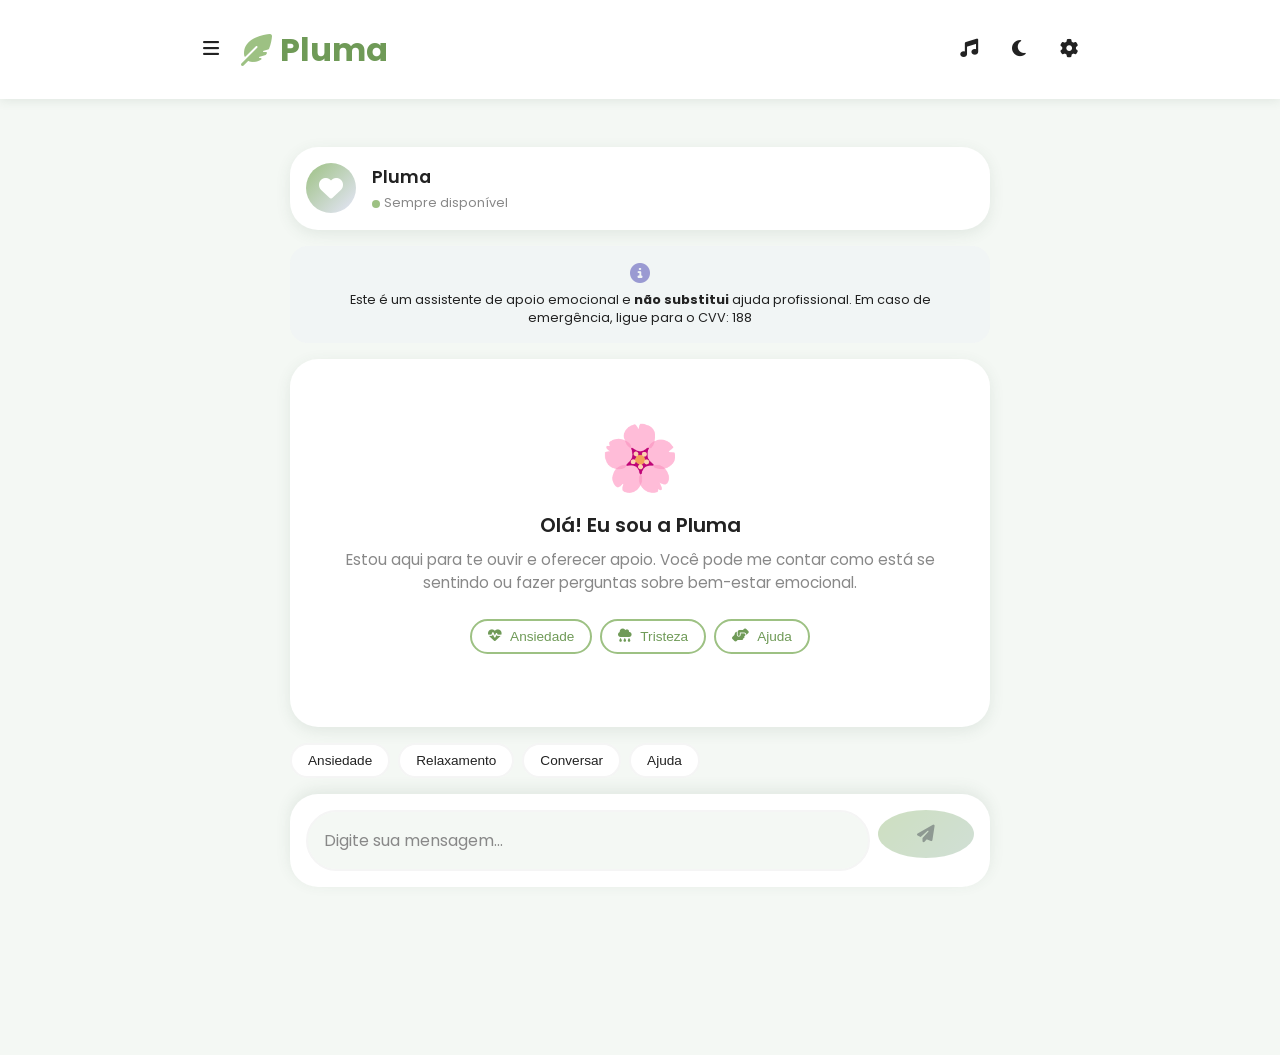
==== commit c08ce93e: "feat: modificando layout pluma" ====
--- a/chat.html
+++ b/chat.html
@@ -169,6 +169,7 @@
 
     <!-- Scripts -->
     <script src="js/app.js"></script>
+    <script src="js/sons.js"></script>
     <script src="js/chat.js"></script>
 </body>
 </html>
--- a/css/style.css
+++ b/css/style.css
@@ -1012,3 +1012,234 @@
 @media (prefers-reduced-motion: reduce) {
     .humor-badge { animation: none; }
 }
+
+
+/* ============================================
+   BOTÕES MENORES
+   ============================================ */
+.btn {
+    padding: 10px 20px;
+    font-size: 0.9rem;
+    gap: 6px;
+}
+.btn-sm {
+    padding: 6px 12px;
+    font-size: 0.8rem;
+}
+.btn.new-entry-btn {
+    padding: 8px 14px;
+    font-size: 0.85rem;
+}
+
+/* ============================================
+   CARDS MINI (mesmo estilo do Registrar Humor)
+   ============================================ */
+.cards-grid .card.card-mini {
+    position: relative;
+    display: flex;
+    flex-direction: column;
+    align-items: flex-start;
+    gap: 2px;
+    width: 100%;
+    min-height: 118px;
+    padding: 14px 14px 12px;
+    border: none;
+    border-radius: 24px;
+    overflow: hidden;
+    text-align: left;
+    font: inherit;
+    cursor: pointer;
+    color: #1f3527;
+    box-shadow: 0 8px 22px rgba(157, 193, 131, 0.28);
+}
+.cards-grid .card.card-mini::before {
+    content: "";
+    position: absolute;
+    width: 90px;
+    height: 90px;
+    right: -26px;
+    top: -30px;
+    border-radius: 50%;
+    background: rgba(255, 255, 255, 0.28);
+    pointer-events: none;
+}
+.cards-grid .card.card-mini .card-title {
+    font-size: 0.95rem;
+    line-height: 1.25;
+    color: #1f3527;
+    position: relative;
+}
+.cards-grid .card.card-mini .card-subtitle {
+    font-size: 0.74rem;
+    line-height: 1.3;
+    color: rgba(31, 53, 39, 0.72);
+    position: relative;
+    padding-right: 26px;
+}
+.mini-badge {
+    width: 40px;
+    height: 40px;
+    margin-bottom: 8px;
+    border-radius: 50%;
+    background: rgba(255, 255, 255, 0.6);
+    display: flex;
+    align-items: center;
+    justify-content: center;
+    font-size: 1.3rem;
+    box-shadow: 0 4px 10px rgba(31, 53, 39, 0.1);
+    position: relative;
+}
+.mini-go {
+    position: absolute;
+    right: 12px;
+    bottom: 10px;
+    width: 26px;
+    height: 26px;
+    border-radius: 50%;
+    background: rgba(255, 255, 255, 0.7);
+    color: #3d6b2f;
+    display: flex;
+    align-items: center;
+    justify-content: center;
+    font-size: 0.85rem;
+    font-weight: 700;
+    transition: transform var(--transicao-rapida);
+}
+.card-mini:hover .mini-go { transform: translateX(3px); }
+
+.cards-grid .card.mini-lilas  { background: linear-gradient(135deg, #E6E6FA 0%, #CFCFF0 100%); }
+.cards-grid .card.mini-salvia { background: linear-gradient(135deg, #A3C1AD 0%, #C3D9CA 100%); }
+.cards-grid .card.mini-verde  { background: linear-gradient(135deg, #9DC183 0%, #C2DBAF 100%); }
+.cards-grid .card.mini-sons   { background: linear-gradient(135deg, #E6E6FA 0%, #A3C1AD 100%); }
+
+/* ============================================
+   SONS RELAXANTES — botão no header + painel
+   ============================================ */
+.icon-btn { position: relative; }
+.icon-btn.tocando { color: var(--verde-escuro); background: rgba(157, 193, 131, 0.22); }
+.icon-btn.tocando::after {
+    content: "";
+    position: absolute;
+    top: 6px;
+    right: 6px;
+    width: 8px;
+    height: 8px;
+    border-radius: 50%;
+    background: var(--verde-claro);
+    animation: som-pulso 1.6s ease-in-out infinite;
+}
+@keyframes som-pulso {
+    0%, 100% { transform: scale(1); opacity: 1; }
+    50% { transform: scale(1.5); opacity: 0.5; }
+}
+
+.som-panel {
+    position: fixed;
+    top: 66px;
+    right: 12px;
+    width: min(340px, calc(100vw - 24px));
+    max-height: calc(100vh - 90px);
+    overflow-y: auto;
+    padding: 18px;
+    border-radius: 28px;
+    background: var(--branco);
+    color: var(--texto-escuro);
+    border: 1px solid rgba(163, 193, 173, 0.3);
+    box-shadow: 0 20px 50px rgba(0, 0, 0, 0.22);
+    z-index: 1700;
+    opacity: 0;
+    visibility: hidden;
+    transform: translateY(-8px) scale(0.98);
+    transform-origin: top right;
+    transition: opacity var(--transicao-rapida), transform var(--transicao-rapida), visibility var(--transicao-rapida);
+}
+.som-panel.open { opacity: 1; visibility: visible; transform: none; }
+
+.som-head {
+    display: flex;
+    align-items: center;
+    justify-content: space-between;
+    margin-bottom: 4px;
+}
+.som-head strong { font-size: 1.05rem; }
+.som-status {
+    min-height: 1.2em;
+    margin-bottom: 12px;
+    font-size: 0.78rem;
+    color: var(--cinza-medio);
+}
+.som-lista { display: flex; flex-direction: column; gap: 8px; }
+.som-item {
+    display: flex;
+    align-items: center;
+    gap: 12px;
+    width: 100%;
+    padding: 10px 12px;
+    border: 2px solid transparent;
+    border-radius: 20px;
+    background: var(--cinza-claro);
+    color: inherit;
+    font: inherit;
+    text-align: left;
+    cursor: pointer;
+    transition: background var(--transicao-rapida), border-color var(--transicao-rapida), transform var(--transicao-rapida);
+}
+.som-item:hover { transform: translateY(-1px); }
+.som-item[aria-pressed="true"] {
+    background: rgba(157, 193, 131, 0.25);
+    border-color: var(--verde-claro);
+}
+.som-emoji {
+    flex-shrink: 0;
+    width: 42px;
+    height: 42px;
+    border-radius: 50%;
+    background: linear-gradient(135deg, #E6E6FA, #A3C1AD);
+    display: flex;
+    align-items: center;
+    justify-content: center;
+    font-size: 1.3rem;
+}
+.som-texto { display: flex; flex-direction: column; min-width: 0; flex: 1; }
+.som-nome { font-weight: 600; font-size: 0.92rem; }
+.som-desc { font-size: 0.75rem; color: var(--cinza-medio); }
+.som-eq { display: none; align-items: flex-end; gap: 2px; height: 16px; }
+.som-item[aria-pressed="true"] .som-eq { display: flex; }
+.som-eq i {
+    width: 3px;
+    height: 100%;
+    border-radius: 2px;
+    background: var(--verde-escuro);
+    transform-origin: bottom;
+    animation: som-eq 1s ease-in-out infinite;
+}
+.som-eq i:nth-child(2) { animation-delay: 0.2s; }
+.som-eq i:nth-child(3) { animation-delay: 0.4s; }
+@keyframes som-eq {
+    0%, 100% { transform: scaleY(0.3); }
+    50% { transform: scaleY(1); }
+}
+.som-controles {
+    display: flex;
+    align-items: center;
+    gap: 10px;
+    margin-top: 14px;
+}
+.som-controles input[type="range"] { flex: 1; accent-color: var(--verde-escuro); }
+.som-vol-ico { font-size: 1rem; }
+.som-parar {
+    padding: 6px 14px;
+    border: 2px solid var(--verde-claro);
+    border-radius: 999px;
+    background: transparent;
+    color: var(--verde-escuro);
+    font: inherit;
+    font-size: 0.8rem;
+    font-weight: 600;
+    cursor: pointer;
+}
+.som-parar:hover { background: var(--verde-claro); color: var(--texto-sobre-cor); }
+.som-parar:disabled { opacity: 0.4; cursor: default; }
+@media (prefers-reduced-motion: reduce) {
+    .som-eq i, .icon-btn.tocando::after { animation: none; }
+}
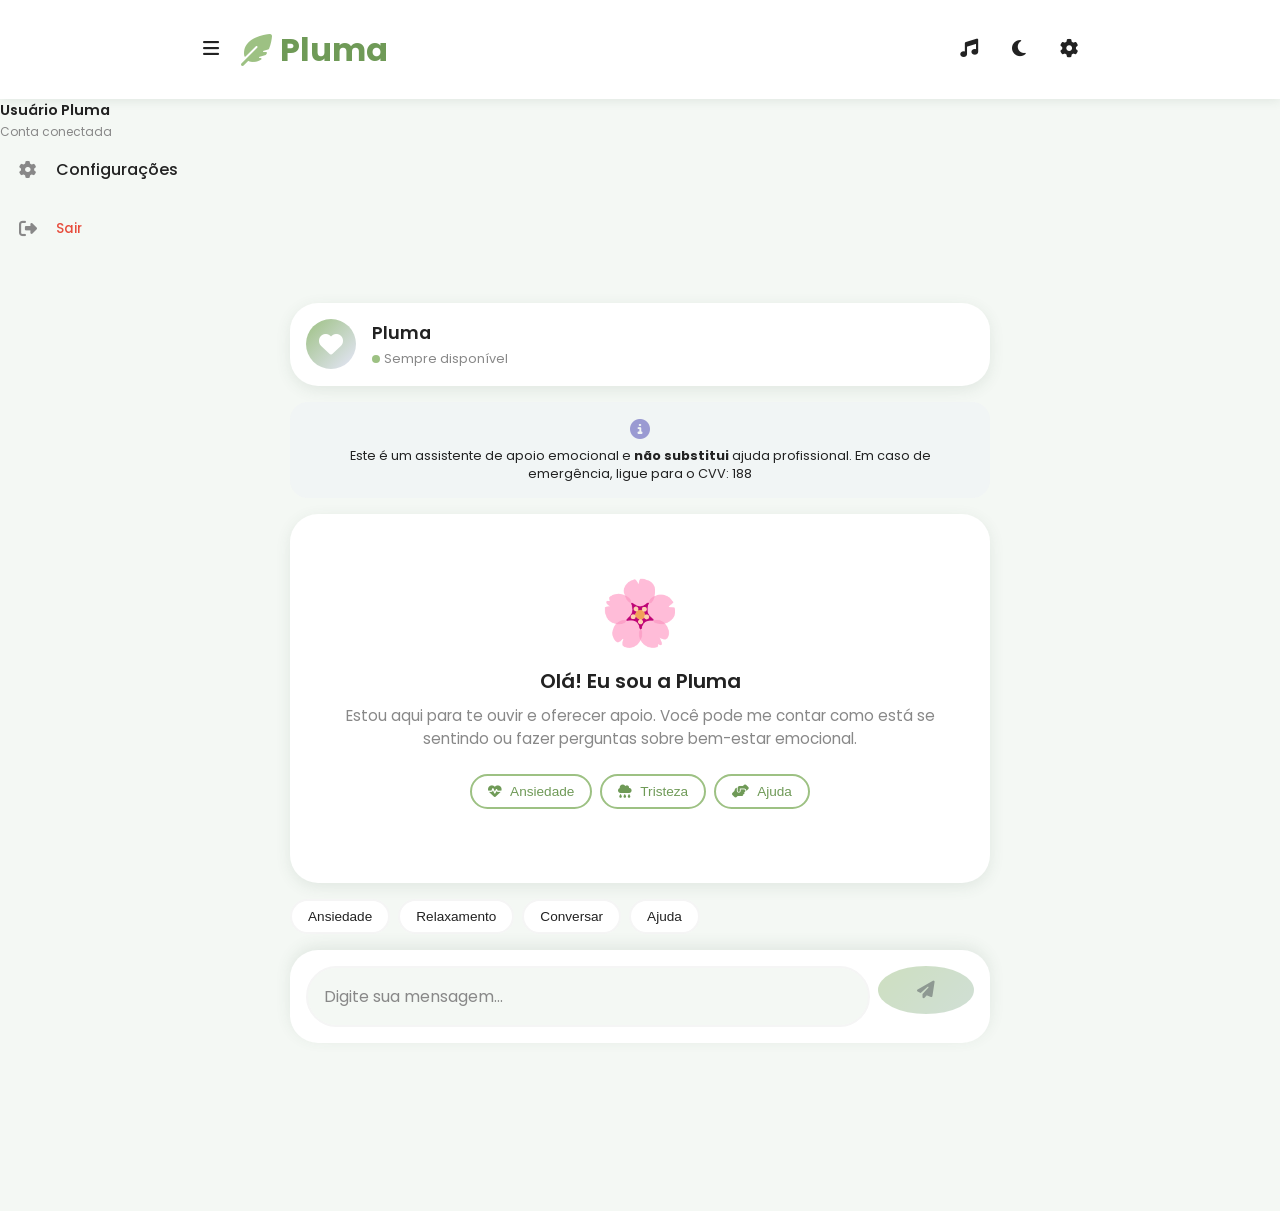
==== commit 86668112: "feat: corrigindo humor" ====
--- a/chat.html
+++ b/chat.html
@@ -44,8 +44,28 @@
             </div>
         </div>
     </header>
+    <script src="js/sidebar-user.js"></script>
 
     <!-- Menu lateral -->
+     <div class="user-info">
+                    <span class="user-name">Usuário Pluma</span>
+                    <span class="user-status">Conta conectada</span>
+                </div>
+            </div>
+
+            <div class="side-footer-actions">
+                <a href="config.html" class="side-link">
+                    <i class="fas fa-cog"></i>
+                    <span>Configurações</span>
+                </a>
+
+                <button type="button" class="side-link logout-btn-side"
+                    onclick="localStorage.removeItem('pluma_logged_in'); localStorage.removeItem('pluma_user'); window.location.href='login.html';">
+                    <i class="fas fa-sign-out-alt"></i>
+                    <span>Sair</span>
+                </button>
+            </div>
+        </div>
     <div class="menu-overlay" id="menuOverlay"></div>
     <nav class="side-menu" id="sideMenu" aria-label="Navegação principal" aria-hidden="true">
         <div class="side-menu-header">
--- a/css/style.css
+++ b/css/style.css
@@ -462,56 +462,70 @@
     margin-top: var(--espacamento-sm);
 }
 
-/* Links Úteis */
+/* Links Úteis / Cards em Grade */
 .useful-links {
+    display: grid;
+    grid-template-columns: repeat(2, 1fr);
+    gap: var(--espacamento-md);
+}
+
+.useful-link {
     display: flex;
     flex-direction: column;
-    gap: var(--espacamento-sm);
-}
-
-.useful-link {
-    display: flex;
-    align-items: center;
+    align-items: flex-start;
     gap: var(--espacamento-md);
-    padding: var(--espacamento-md);
+    padding: var(--espacamento-lg);
     background: var(--branco);
+    border-radius: var(--borda-radius-lg);
+    text-decoration: none;
+    color: var(--texto-escuro);
+    transition: all var(--transicao-rapida);
+    box-shadow: 0 4px 15px var(--sombra);
+    border: 1px solid rgba(163, 193, 173, 0.25);
+}
+
+.useful-link:hover {
+    transform: translateY(-4px);
+    box-shadow: 0 8px 25px var(--sombra);
+    border-color: var(--verde-claro);
+}
+
+.useful-link i {
+    width: 48px;
+    height: 48px;
     border-radius: var(--borda-radius-md);
-    text-decoration: none;
-    color: var(--texto-escuro);
-    transition: all var(--transicao-rapida);
-    box-shadow: 0 2px 10px var(--sombra);
-}
-
-.useful-link:hover {
-    transform: translateX(5px);
-    box-shadow: 0 4px 15px var(--sombra);
-}
-
-.useful-link i {
-    width: 40px;
-    height: 40px;
-    border-radius: 50%;
     display: flex;
     align-items: center;
     justify-content: center;
     background: var(--verde-claro);
     color: var(--branco);
+    font-size: 1.25rem;
+    box-shadow: 0 4px 10px rgba(157, 193, 131, 0.3);
 }
 
 .useful-link-content {
-    flex: 1;
+    display: flex;
+    flex-direction: column;
+    gap: var(--espacamento-xs);
 }
 
 .useful-link-title {
     font-weight: 600;
-    font-size: 0.95rem;
+    font-size: 1rem;
 }
 
 .useful-link-description {
-    font-size: 0.8rem;
+    font-size: 0.85rem;
     color: var(--cinza-medio);
-}
-
+    line-height: 1.4;
+}
+
+/* Responsividade para telas menores (celular) */
+@media screen and (max-width: 480px) {
+    .useful-links {
+        grid-template-columns: 1fr;
+    }
+}
 /* Disclaimer */
 .disclaimer {
     background: rgba(230, 230, 250, 0.2);
@@ -1243,3 +1257,89 @@
 @media (prefers-reduced-motion: reduce) {
     .som-eq i, .icon-btn.tocando::after { animation: none; }
 }
+
+/* Estilização dos ícones do Font Awesome nas badges */
+.mini-badge i,
+.humor-badge i,
+.humor-faces span i {
+    color: var(--verde-escuro);
+    font-size: 1.1rem;
+}
+
+.humor-badge i {
+    font-size: 2.2rem;
+    color: #1f3527;
+}
+
+.humor-faces span {
+    display: flex;
+    align-items: center;
+    justify-content: center;
+}
+/* Rodapé do Menu Lateral */
+.side-menu {
+    display: flex;
+    flex-direction: column;
+}
+
+.side-menu-links {
+    flex: 1;
+    overflow-y: auto;
+}
+
+.side-menu-footer {
+    padding: var(--espacamento-md);
+    border-top: 1px solid rgba(255, 255, 255, 0.1);
+    display: flex;
+    flex-direction: column;
+    gap: var(--espacamento-md);
+    margin-top: auto;
+}
+
+.user-profile-summary {
+    display: flex;
+    align-items: center;
+    gap: var(--espacamento-sm);
+    padding: var(--espacamento-xs) 0;
+}
+
+.user-avatar i {
+    font-size: 2rem;
+    color: var(--verde-claro);
+}
+
+.user-info {
+    display: flex;
+    flex-direction: column;
+}
+
+.user-name {
+    font-size: 0.9rem;
+    font-weight: 600;
+    color: var(--texto-escuro);
+}
+
+.user-status {
+    font-size: 0.75rem;
+    color: var(--cinza-medio);
+}
+
+.side-footer-actions {
+    display: flex;
+    flex-direction: column;
+    gap: var(--espacamento-xs);
+}
+
+.logout-btn-side {
+    width: 100%;
+    background: none;
+    border: none;
+    cursor: pointer;
+    color: #e74c3c !important;
+    text-align: left;
+    font-family: inherit;
+}
+
+.logout-btn-side:hover {
+    background: rgba(231, 76, 60, 0.1) !important;
+}
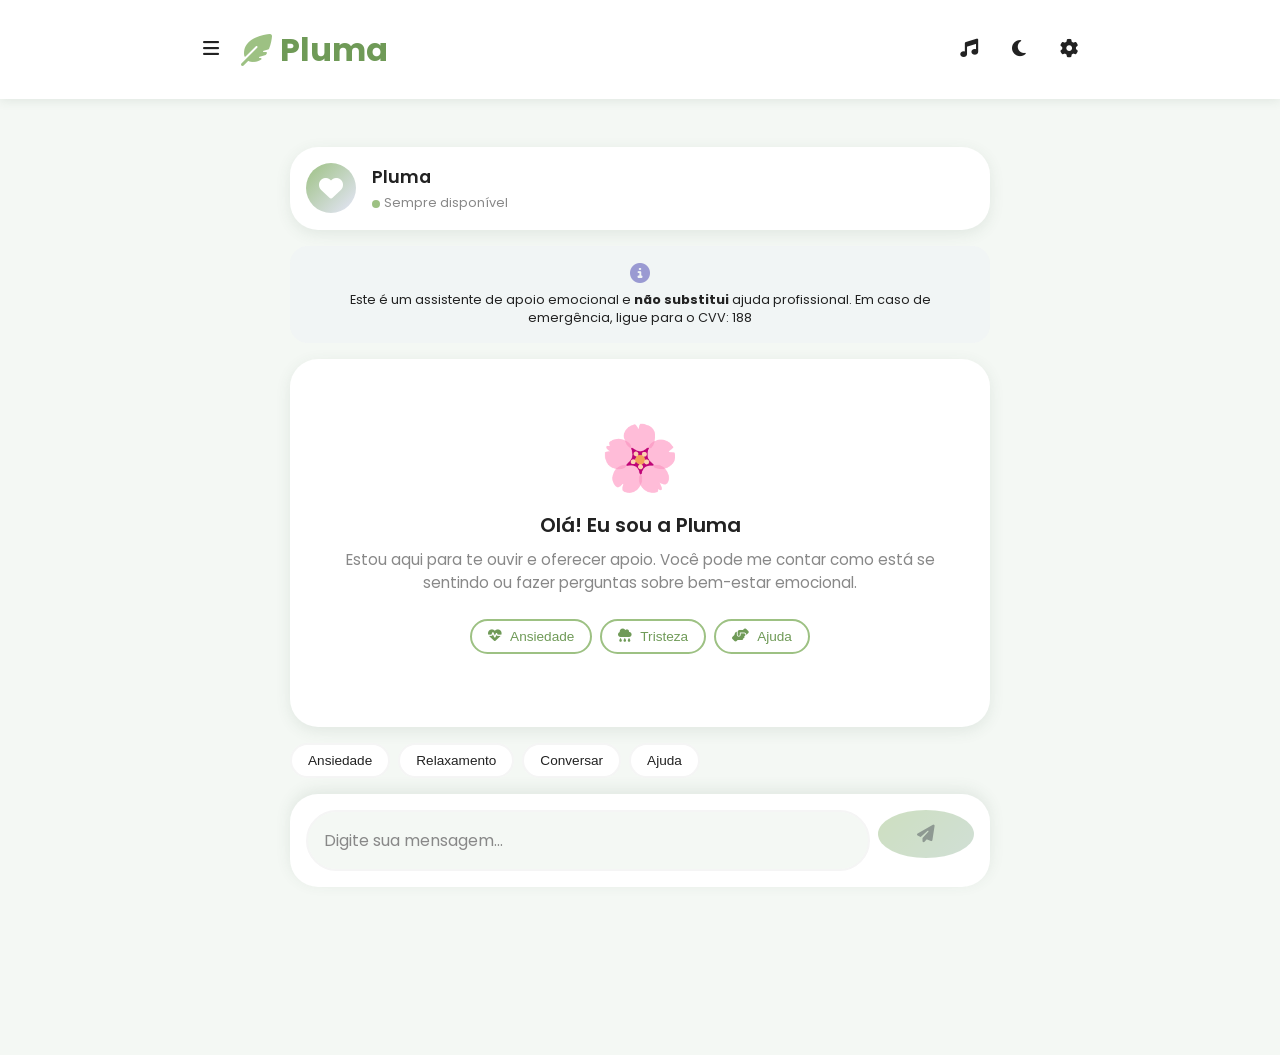
==== commit 7216d5e2: "feat: consertando features de menu" ====
--- a/chat.html
+++ b/chat.html
@@ -44,28 +44,8 @@
             </div>
         </div>
     </header>
-    <script src="js/sidebar-user.js"></script>
 
     <!-- Menu lateral -->
-     <div class="user-info">
-                    <span class="user-name">Usuário Pluma</span>
-                    <span class="user-status">Conta conectada</span>
-                </div>
-            </div>
-
-            <div class="side-footer-actions">
-                <a href="config.html" class="side-link">
-                    <i class="fas fa-cog"></i>
-                    <span>Configurações</span>
-                </a>
-
-                <button type="button" class="side-link logout-btn-side"
-                    onclick="localStorage.removeItem('pluma_logged_in'); localStorage.removeItem('pluma_user'); window.location.href='login.html';">
-                    <i class="fas fa-sign-out-alt"></i>
-                    <span>Sair</span>
-                </button>
-            </div>
-        </div>
     <div class="menu-overlay" id="menuOverlay"></div>
     <nav class="side-menu" id="sideMenu" aria-label="Navegação principal" aria-hidden="true">
         <div class="side-menu-header">
@@ -74,6 +54,7 @@
                 <i class="fas fa-times"></i>
             </button>
         </div>
+
         <div class="side-menu-links">
             <a href="index.html" class="side-link">
                 <i class="fas fa-home"></i>
@@ -100,10 +81,34 @@
                 <span>Conversar</span>
             </a>
         </div>
+
+        <!-- Rodapé do menu -->
+        <div class="side-menu-footer">
+            <div class="user-profile-summary">
+                <div class="user-avatar">
+                    <i class="fas fa-user-circle"></i>
+                </div>
+                <div class="user-info">
+                    <span class="user-name" id="sideUserName">Usuário Pluma</span>
+                    <span class="user-status">Online</span>
+                </div>
+            </div>
+
+            <div class="side-footer-actions">
+                <a href="config.html" class="side-link">
+                    <i class="fas fa-cog"></i>
+                    <span>Configurações</span>
+                </a>
+                <button type="button" class="side-link logout-btn-side"
+                    onclick="localStorage.removeItem('pluma_logged_in'); localStorage.removeItem('pluma_user'); window.location.href='login.html';">
+                    <i class="fas fa-sign-out-alt"></i>
+                    <span>Sair</span>
+                </button>
+            </div>
+        </div>
     </nav>
 
-
-    <!-- Conteúdo Principal -->
+<!-- Conteúdo Principal -->
     <main class="container">
         <div class="chat-container">
             <!-- Header do Chat -->
@@ -186,8 +191,17 @@
         </div>
     </main>
 
-
     <!-- Scripts -->
+    <script>
+        // Nome do usuário no rodapé do menu
+        document.addEventListener('DOMContentLoaded', function () {
+            try {
+                var user = JSON.parse(localStorage.getItem('pluma_user') || '{}');
+                var el = document.getElementById('sideUserName');
+                if (el && user.name) el.textContent = user.name;
+            } catch (e) {}
+        });
+    </script>
     <script src="js/app.js"></script>
     <script src="js/sons.js"></script>
     <script src="js/chat.js"></script>
